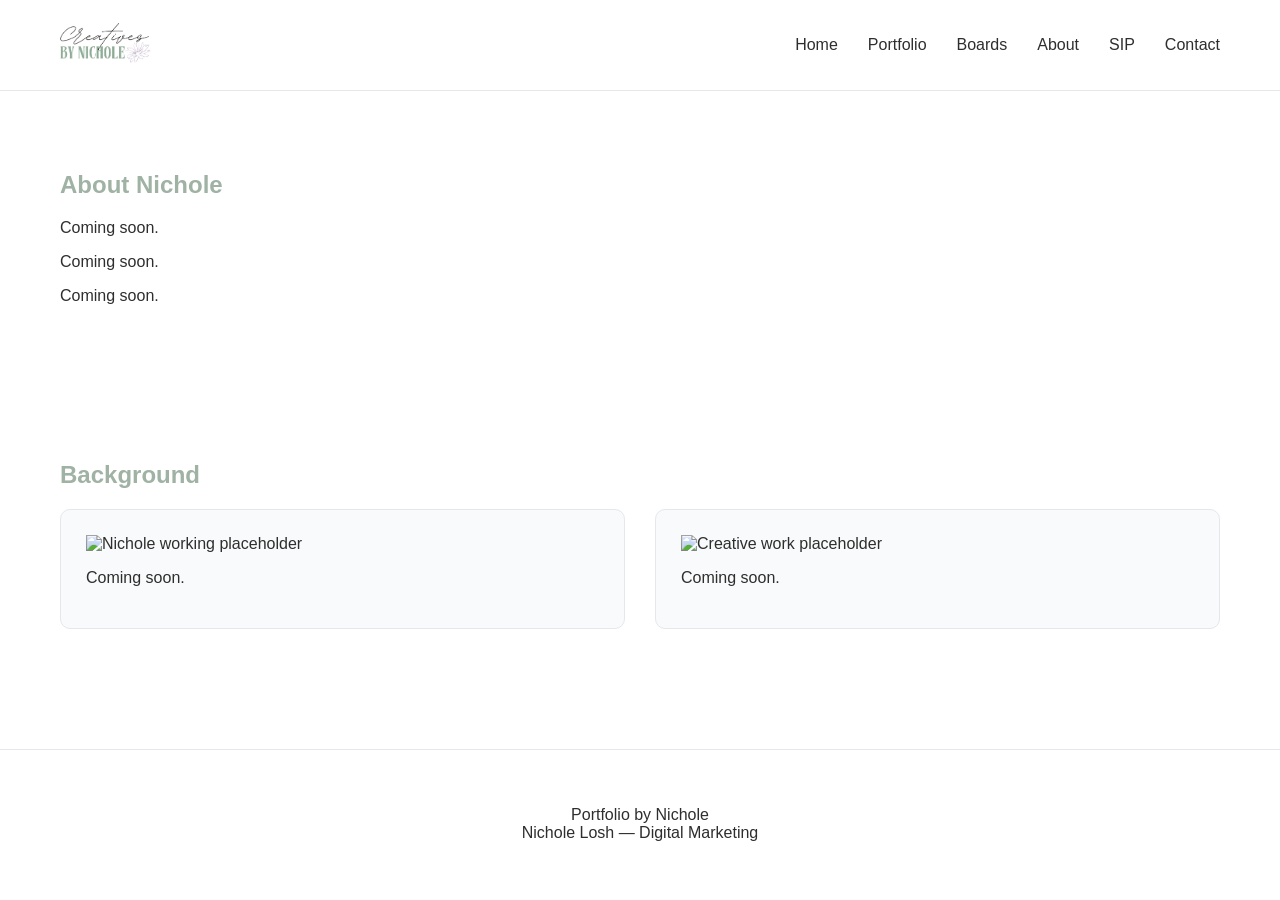
==== about.html @ 9a116f57 "Update about.html" ====
<!DOCTYPE html>
<html lang="en">
<head>
<meta charset="UTF-8">
<title>About | Creatives by Nichole</title>
<meta name="viewport" content="width=device-width, initial-scale=1.0">
<link rel="stylesheet" href="styles.css">
</head>

<body>

<header>
<nav class="navbar">

<div class="logo-small">
<img src="LOGO1.png" alt="Creatives by Nichole Logo">
</div>

<ul class="nav-links">
<li><a href="index.html">Home</a></li>
<li><a href="portfolio.html">Portfolio</a></li>
<li><a href="boards.html">Boards</a></li>
<li><a href="about.html" class="active">About</a></li>
<li><a href="sip.html">SIP</a></li>
<li><a href="contact.html">Contact</a></li>
</ul>

</nav>
</header>

<section class="overview">

<h2>About Nichole</h2>

<p>Coming soon.</p>

<p>Coming soon.</p>

<p>Coming soon.</p>

</section>

<section class="features">

<h2>Background</h2>

<div class="feature-grid">

<div class="feature-card">
<img src="" alt="Nichole working placeholder">
<p>Coming soon.</p>
</div>

<div class="feature-card">
<img src="" alt="Creative work placeholder">
<p>Coming soon.</p>
</div>

</div>

</section>

<footer>

<p>
Portfolio by Nichole<br>
Nichole Losh — Digital Marketing
</p>

</footer>

</body>
</html>
---- styles.css ----
body{
font-family: Arial, Helvetica, sans-serif;
margin:0;
background:white;
color:#2E2E2E;
}

/* NAVBAR */

.navbar{
display:flex;
justify-content:space-between;
align-items:center;
padding:20px 60px;
border-bottom:1px solid #E5E7EB;
}

.logo-small img{
height:40px;
}

.nav-links{
list-style:none;
display:flex;
gap:30px;
}

.nav-links a{
text-decoration:none;
color:#2E2E2E;
font-weight:500;
}

.nav-links a:hover{
color:#9FB2A4;
}

.active{
color:#9FB2A4;
}

/* HERO */

.hero{
padding:80px 60px;
}

.hero-container{
display:flex;
align-items:center;
gap:80px;
}

.hero-logo img{
width:300px;
}

.hero-text h1{
font-size:40px;
color:#9FB2A4;
margin-bottom:10px;
}

.student{
font-weight:bold;
color:#A9B7C6;
}

/* SECTIONS */

section{
padding:60px;
}

h2{
color:#9FB2A4;
margin-bottom:20px;
}

/* SIP HERO */

.sip-hero{
background:#1a1a1a;
color:white;
text-align:center;
padding:100px 40px;
}

.sip-hero h1{
font-size:60px;
color:#9FB2A4;
margin-bottom:10px;
}

.sip-subtitle{
font-size:20px;
color:#A9B7C6;
}

.sip-student{
margin-top:10px;
font-size:16px;
}


/* DESCRIPTION */

.sip-description{
max-width:800px;
margin:auto;
padding:80px 20px;
line-height:1.7;
}

.sip-description h2{
text-align:center;
margin-bottom:30px;
}


/* PROOF OF CONCEPT */

.sip-proof{
padding:80px 20px;
background:#F9FAFB;
text-align:center;
}

.proof-grid{
display:grid;
grid-template-columns:1fr 1fr;
gap:30px;
max-width:900px;
margin:auto;
margin-top:30px;
}

.proof-grid img{
width:100%;
border-radius:10px;
box-shadow:0px 4px 10px rgba(0,0,0,0.1);
}


/* EXPERIENCE BUTTON */

.sip-play{
text-align:center;
padding:80px 20px;
}

.experience-btn{
display:inline-block;
background:#9FB2A4;
color:white;
padding:16px 32px;
border-radius:8px;
text-decoration:none;
font-weight:bold;
font-size:18px;
}

.experience-btn:hover{
background:#8CA596;
}

.feature-grid{
display:grid;
grid-template-columns:repeat(auto-fit,minmax(250px,1fr));
gap:30px;
}

.feature-card{
border:1px solid #E5E7EB;
padding:25px;
border-radius:10px;
background:#F9FAFB;
}

/* LIST */

.goals ul{
line-height:2;
}

.contact-form{
max-width:500px;
display:flex;
flex-direction:column;
gap:12px;
}

.contact-form input,
.contact-form select,
.contact-form textarea{
padding:10px;
border:1px solid #E5E7EB;
border-radius:6px;
}

.submit-btn{
background:#9FB2A4;
color:white;
border:none;
padding:12px;
border-radius:6px;
cursor:pointer;
}

.submit-btn:hover{
background:#8CA596;
}

/* FOOTER */

footer{
text-align:center;
padding:40px;
border-top:1px solid #E5E7EB;
margin-top:60px;
}
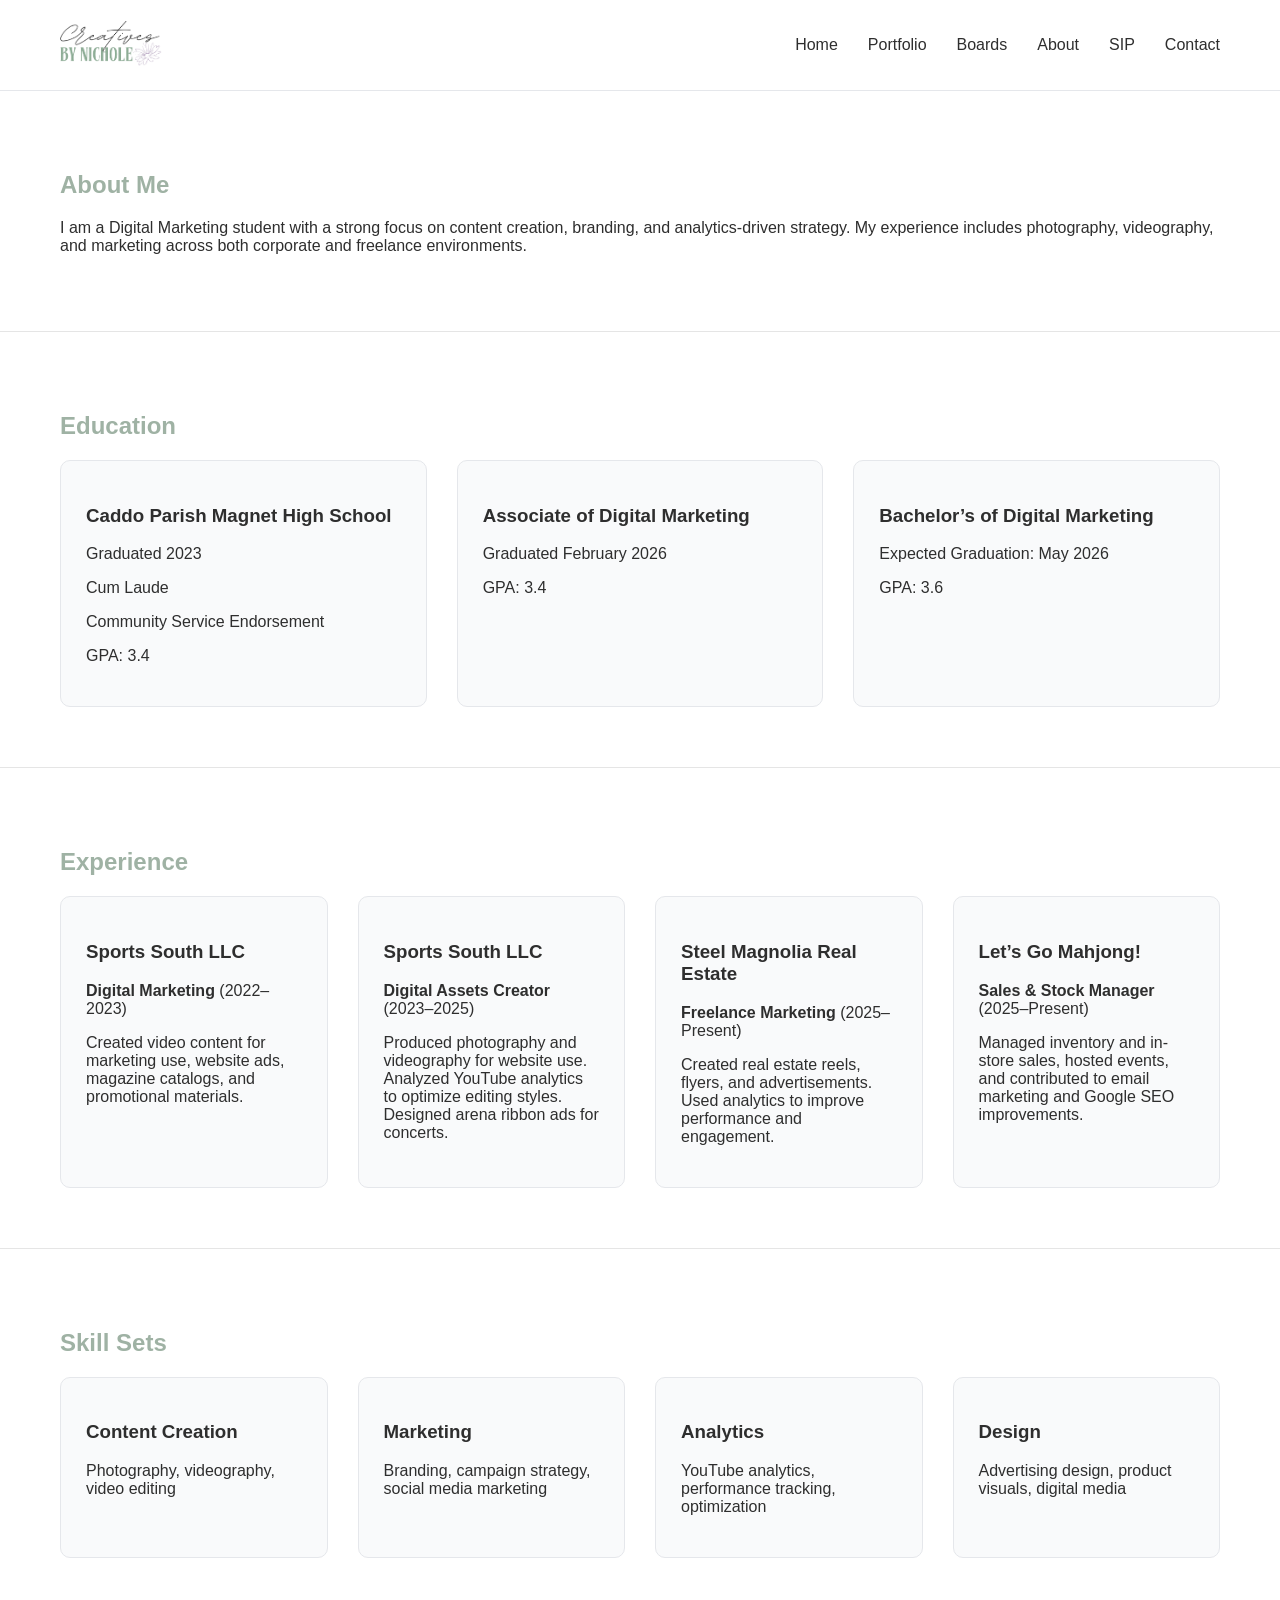
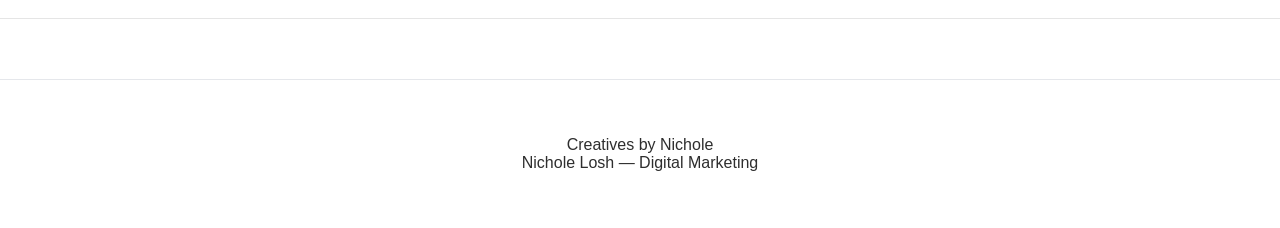
==== commit 7e1c3cff: "Update about.html" ====
--- a/about.html
+++ b/about.html
@@ -28,42 +28,141 @@
 </nav>
 </header>
 
+
+<!-- HERO -->
+
 <section class="overview">
 
-<h2>About Nichole</h2>
+<h2>About Me</h2>
 
-<p>Coming soon.</p>
-
-<p>Coming soon.</p>
-
-<p>Coming soon.</p>
+<p>
+I am a Digital Marketing student with a strong focus on content creation,
+branding, and analytics-driven strategy. My experience includes photography,
+videography, and marketing across both corporate and freelance environments.
+</p>
 
 </section>
 
+
+<!-- EDUCATION -->
+
 <section class="features">
 
-<h2>Background</h2>
+<h2>Education</h2>
 
 <div class="feature-grid">
 
 <div class="feature-card">
-<img src="" alt="Nichole working placeholder">
-<p>Coming soon.</p>
+<h3>Caddo Parish Magnet High School</h3>
+<p>Graduated 2023</p>
+<p>Cum Laude</p>
+<p>Community Service Endorsement</p>
+<p>GPA: 3.4</p>
 </div>
 
 <div class="feature-card">
-<img src="" alt="Creative work placeholder">
-<p>Coming soon.</p>
+<h3>Associate of Digital Marketing</h3>
+<p>Graduated February 2026</p>
+<p>GPA: 3.4</p>
+</div>
+
+<div class="feature-card">
+<h3>Bachelor’s of Digital Marketing</h3>
+<p>Expected Graduation: May 2026</p>
+<p>GPA: 3.6</p>
 </div>
 
 </div>
 
 </section>
 
+
+<!-- EXPERIENCE -->
+
+<section class="features">
+
+<h2>Experience</h2>
+
+<div class="feature-grid">
+
+<div class="feature-card">
+<h3>Sports South LLC</h3>
+<p><strong>Digital Marketing</strong> (2022–2023)</p>
+<p>
+Created video content for marketing use, website ads, magazine catalogs,
+and promotional materials.
+</p>
+</div>
+
+<div class="feature-card">
+<h3>Sports South LLC</h3>
+<p><strong>Digital Assets Creator</strong> (2023–2025)</p>
+<p>
+Produced photography and videography for website use. Analyzed YouTube
+analytics to optimize editing styles. Designed arena ribbon ads for concerts.
+</p>
+</div>
+
+<div class="feature-card">
+<h3>Steel Magnolia Real Estate</h3>
+<p><strong>Freelance Marketing</strong> (2025–Present)</p>
+<p>
+Created real estate reels, flyers, and advertisements. Used analytics to
+improve performance and engagement.
+</p>
+</div>
+
+<div class="feature-card">
+<h3>Let’s Go Mahjong!</h3>
+<p><strong>Sales & Stock Manager</strong> (2025–Present)</p>
+<p>
+Managed inventory and in-store sales, hosted events, and contributed to
+email marketing and Google SEO improvements.
+</p>
+</div>
+
+</div>
+
+</section>
+
+
+<!-- SKILLS -->
+
+<section class="features">
+
+<h2>Skill Sets</h2>
+
+<div class="feature-grid">
+
+<div class="feature-card">
+<h3>Content Creation</h3>
+<p>Photography, videography, video editing</p>
+</div>
+
+<div class="feature-card">
+<h3>Marketing</h3>
+<p>Branding, campaign strategy, social media marketing</p>
+</div>
+
+<div class="feature-card">
+<h3>Analytics</h3>
+<p>YouTube analytics, performance tracking, optimization</p>
+</div>
+
+<div class="feature-card">
+<h3>Design</h3>
+<p>Advertising design, product visuals, digital media</p>
+</div>
+
+</div>
+
+</section>
+
+
 <footer>
 
 <p>
-Portfolio by Nichole<br>
+Creatives by Nichole<br>
 Nichole Losh — Digital Marketing
 </p>
 
--- a/styles.css
+++ b/styles.css
@@ -5,6 +5,18 @@
 color:#2E2E2E;
 }
 
+/* GLOBAL SECTIONS */
+
+section{
+padding:60px;
+border-bottom:1px solid #e5e5e5;
+}
+
+h2{
+color:#9FB2A4;
+margin-bottom:20px;
+}
+
 /* NAVBAR */
 
 .navbar{
@@ -16,7 +28,7 @@
 }
 
 .logo-small img{
-height:40px;
+height:45px;
 }
 
 .nav-links{
@@ -66,47 +78,103 @@
 color:#A9B7C6;
 }
 
-/* SECTIONS */
-
-section{
+/* FEATURED PROJECTS */
+
+.projects-preview{
+padding:80px 60px;
+text-align:center;
+}
+
+.project-grid{
+display:grid;
+grid-template-columns:repeat(3,1fr);
+gap:40px;
+max-width:1200px;
+margin:auto;
+margin-top:40px;
+}
+
+.project-card{
+text-align:center;
+}
+
+.project-card img{
+width:100%;
+height:250px;
+object-fit:cover;
+border-radius:10px;
+background:#e5e5e5;
+}
+
+/* HOVER EFFECT */
+
+.project-card:hover{
+transform:translateY(-5px);
+transition:0.3s;
+}
+
+/* BUTTONS */
+
+.read-btn{
+margin-top:15px;
+padding:12px 20px;
+background:#A9B7C6;
+color:white;
+border:none;
+border-radius:6px;
+cursor:pointer;
+}
+
+.close-btn{
+margin-top:30px;
+padding:12px 20px;
+background:#cc2b2b;
+color:white;
+border:none;
+border-radius:6px;
+cursor:pointer;
+}
+
+/* MODAL (FULL SCREEN POPUP) */
+
+.modal{
+display:none;
+position:fixed;
+top:0;
+left:0;
+width:100%;
+height:100%;
+background:rgba(0,0,0,0.85);
+z-index:9999;
+justify-content:center;
+align-items:center;
+}
+
+.modal-box{
+background:white;
+width:80%;
+max-width:900px;
 padding:60px;
-}
-
-h2{
-color:#9FB2A4;
-margin-bottom:20px;
-}
-
-/* SIP HERO */
+border-radius:12px;
+text-align:center;
+box-shadow:0px 10px 30px rgba(0,0,0,0.3);
+}
+
+/* SIP PAGE */
 
 .sip-hero{
 background:#1a1a1a;
-color:white;
-text-align:center;
-padding:100px 40px;
-}
-
-.sip-hero h1{
-font-size:60px;
-color:#9FB2A4;
-margin-bottom:10px;
-}
-
-.sip-subtitle{
-font-size:20px;
-color:#A9B7C6;
-}
-
-.sip-student{
-margin-top:10px;
-font-size:16px;
-}
-
-
-/* DESCRIPTION */
+padding:80px 0;
+text-align:center;
+}
+
+.sip-logo img{
+width:90%;
+max-width:900px;
+}
 
 .sip-description{
-max-width:800px;
+max-width:900px;
 margin:auto;
 padding:80px 20px;
 line-height:1.7;
@@ -115,10 +183,8 @@
 .sip-description h2{
 text-align:center;
 margin-bottom:30px;
-}
-
-
-/* PROOF OF CONCEPT */
+color:#cc2b2b;
+}
 
 .sip-proof{
 padding:80px 20px;
@@ -127,42 +193,37 @@
 }
 
 .proof-grid{
-display:grid;
-grid-template-columns:1fr 1fr;
+display:flex;
 gap:30px;
-max-width:900px;
+justify-content:center;
+max-width:1200px;
 margin:auto;
-margin-top:30px;
+margin-top:40px;
 }
 
 .proof-grid img{
-width:100%;
+width:48%;
 border-radius:10px;
-box-shadow:0px 4px 10px rgba(0,0,0,0.1);
-}
-
-
-/* EXPERIENCE BUTTON */
+box-shadow:0px 4px 12px rgba(0,0,0,0.15);
+}
 
 .sip-play{
 text-align:center;
 padding:80px 20px;
 }
 
-.experience-btn{
-display:inline-block;
-background:#9FB2A4;
-color:white;
-padding:16px 32px;
-border-radius:8px;
+.experience-link{
+color:#cc2b2b;
+font-size:22px;
+font-weight:bold;
 text-decoration:none;
-font-weight:bold;
-font-size:18px;
-}
-
-.experience-btn:hover{
-background:#8CA596;
-}
+}
+
+.experience-link:hover{
+text-decoration:underline;
+}
+
+/* FEATURE GRID */
 
 .feature-grid{
 display:grid;
@@ -177,11 +238,7 @@
 background:#F9FAFB;
 }
 
-/* LIST */
-
-.goals ul{
-line-height:2;
-}
+/* FORMS */
 
 .contact-form{
 max-width:500px;
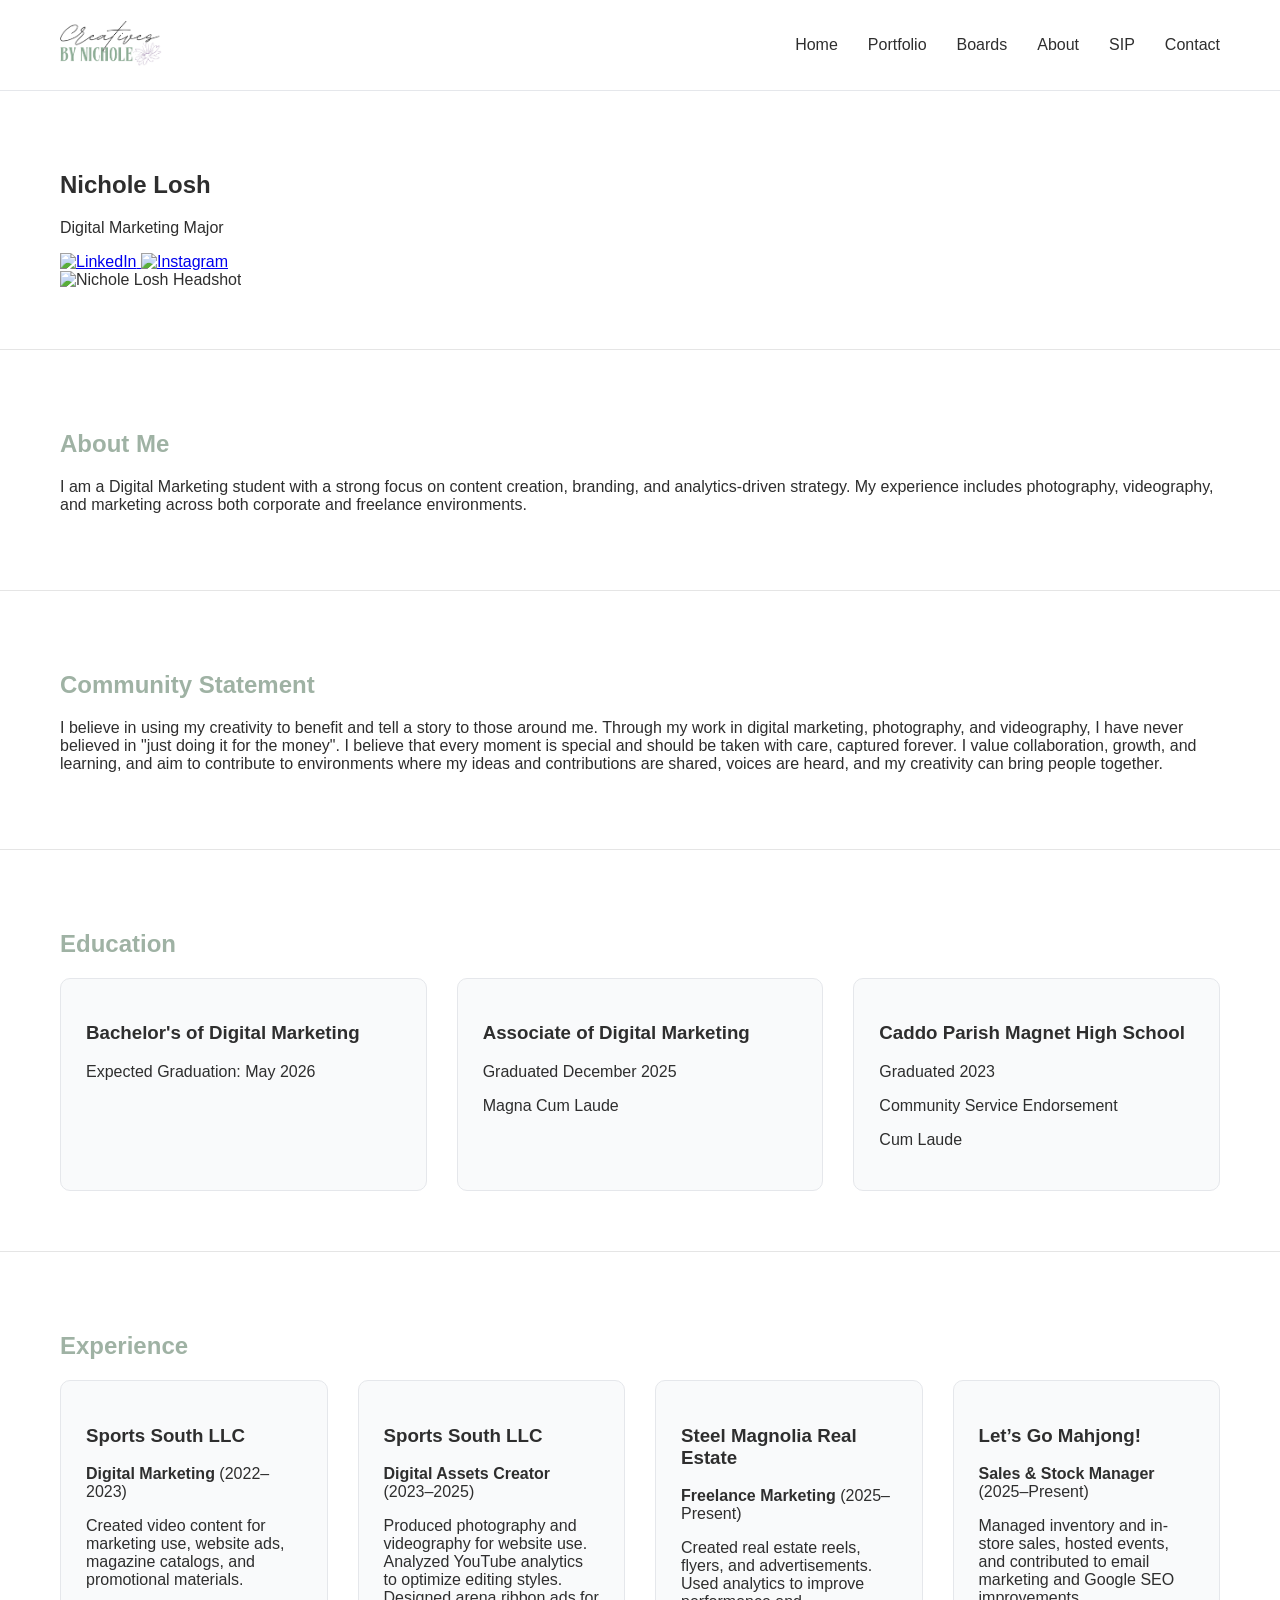
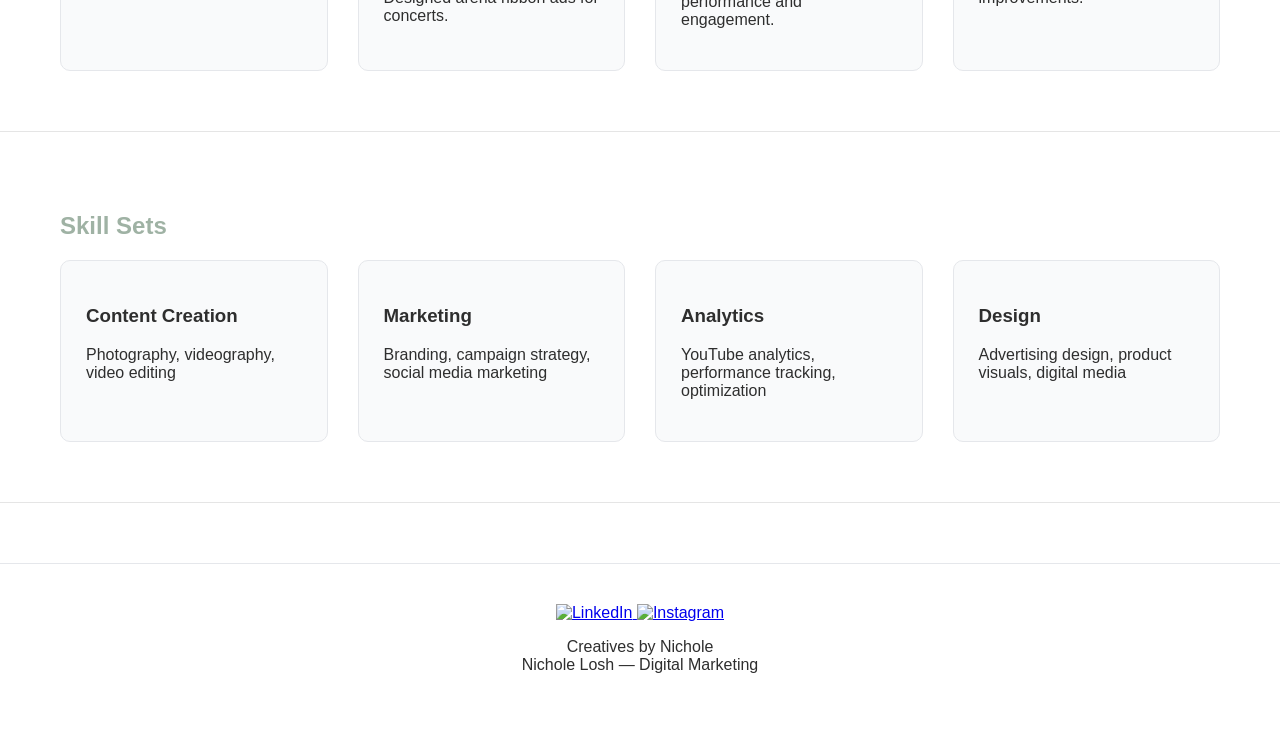
==== commit c342ed56: "Update about.html" ====
--- a/about.html
+++ b/about.html
@@ -28,8 +28,36 @@
 </nav>
 </header>
 
-
-<!-- HERO -->
+<section class="profile-header">
+
+<div class="profile-container">
+
+<div class="profile-text">
+
+<h1>Nichole Losh</h1>
+<p class="major">Digital Marketing Major</p>
+
+<div class="profile-socials">
+
+<a href="https://www.linkedin.com/in/nichole-losh-424346301/" target="_blank">
+<img src="projects/linkedin.png" alt="LinkedIn">
+</a>
+
+<a href="https://www.instagram.com/creativesbynichole/" target="_blank">
+<img src="projects/instagram.png" alt="Instagram">
+</a>
+
+</div>
+
+</div>
+
+<div class="profile-image">
+<img src="projects/headshot.png" alt="Nichole Losh Headshot">
+</div>
+
+</div>
+
+</section>
 
 <section class="overview">
 
@@ -43,41 +71,43 @@
 
 </section>
 
-
-<!-- EDUCATION -->
+<section class="overview">
+
+<h2>Community Statement</h2>
+
+<p>
+I believe in using my creativity to benefit and tell a story to those around me. Through my work in digital marketing, photography, and videography, I have never believed in "just doing it for the money". I believe that every moment is special and should be taken with care, captured forever. I value collaboration, growth, and learning, and aim to contribute to environments where my ideas and contributions are shared, voices are heard, and my creativity can bring people together.
+</p>
+
+</section>
 
 <section class="features">
 
 <h2>Education</h2>
 
 <div class="feature-grid">
+
+<div class="feature-card">
+<h3>Bachelor's of Digital Marketing</h3>
+<p>Expected Graduation: May 2026</p>
+</div>
+
+<div class="feature-card">
+<h3>Associate of Digital Marketing</h3>
+<p>Graduated December 2025</p>
+<p>Magna Cum Laude</p>
+</div>
 
 <div class="feature-card">
 <h3>Caddo Parish Magnet High School</h3>
 <p>Graduated 2023</p>
+<p>Community Service Endorsement</p>
 <p>Cum Laude</p>
-<p>Community Service Endorsement</p>
-<p>GPA: 3.4</p>
-</div>
-
-<div class="feature-card">
-<h3>Associate of Digital Marketing</h3>
-<p>Graduated February 2026</p>
-<p>GPA: 3.4</p>
-</div>
-
-<div class="feature-card">
-<h3>Bachelor’s of Digital Marketing</h3>
-<p>Expected Graduation: May 2026</p>
-<p>GPA: 3.6</p>
-</div>
-
-</div>
-
-</section>
-
-
-<!-- EXPERIENCE -->
+</div>
+
+</div>
+
+</section>
 
 <section class="features">
 
@@ -125,9 +155,6 @@
 
 </section>
 
-
-<!-- SKILLS -->
-
 <section class="features">
 
 <h2>Skill Sets</h2>
@@ -158,8 +185,19 @@
 
 </section>
 
-
 <footer>
+
+<div class="social-icons">
+
+<a href="https://www.linkedin.com/in/nichole-losh-424346301/" target="_blank">
+<img src="projects/linkedin.png" alt="LinkedIn">
+</a>
+
+<a href="https://www.instagram.com/creativesbynichole/" target="_blank">
+<img src="projects/instagram.png" alt="Instagram">
+</a>
+
+</div>
 
 <p>
 Creatives by Nichole<br>
--- a/styles.css
+++ b/styles.css
@@ -5,19 +5,56 @@
 color:#2E2E2E;
 }
 
-/* GLOBAL SECTIONS */
-
 section{
 padding:60px;
 border-bottom:1px solid #e5e5e5;
 }
 
+.portfolio-section{
+padding:80px 60px;
+}
+
+
+.skill-line{
+display:flex;
+flex-wrap:wrap;
+gap:20px;
+margin-bottom:30px;
+justify-content:center;
+}
+
+.skill-line span{
+font-size:14px;
+background:#F1F5F9;
+padding:8px 14px;
+border-radius:20px;
+}
+
+.portfolio-grid{
+display:grid;
+grid-template-columns:repeat(3,1fr);
+gap:30px;
+max-width:1100px;
+margin:auto;
+}
+
+.portfolio-grid img{
+width:100%;
+height:220px;
+object-fit:cover;
+border-radius:10px;
+background:#e5e5e5;
+transition:0.3s;
+}
+
+.portfolio-grid img:hover{
+transform:scale(1.03);
+}
+
 h2{
 color:#9FB2A4;
 margin-bottom:20px;
 }
-
-/* NAVBAR */
 
 .navbar{
 display:flex;
@@ -51,8 +88,6 @@
 color:#9FB2A4;
 }
 
-/* HERO */
-
 .hero{
 padding:80px 60px;
 }
@@ -77,8 +112,6 @@
 font-weight:bold;
 color:#A9B7C6;
 }
-
-/* FEATURED PROJECTS */
 
 .projects-preview{
 padding:80px 60px;
@@ -106,14 +139,10 @@
 background:#e5e5e5;
 }
 
-/* HOVER EFFECT */
-
 .project-card:hover{
 transform:translateY(-5px);
 transition:0.3s;
 }
-
-/* BUTTONS */
 
 .read-btn{
 margin-top:15px;
@@ -128,14 +157,13 @@
 .close-btn{
 margin-top:30px;
 padding:12px 20px;
-background:#cc2b2b;
+background:#6F5B8C;
 color:white;
 border:none;
 border-radius:6px;
 cursor:pointer;
 }
 
-/* MODAL (FULL SCREEN POPUP) */
 
 .modal{
 display:none;
@@ -150,17 +178,63 @@
 align-items:center;
 }
 
+
 .modal-box{
 background:white;
 width:80%;
-max-width:900px;
-padding:60px;
+max-width:1000px;
+height:80vh; /* KEY FIX */
+padding:40px;
 border-radius:12px;
-text-align:center;
+display:flex;
+justify-content:center;
+align-items:center;
 box-shadow:0px 10px 30px rgba(0,0,0,0.3);
 }
 
-/* SIP PAGE */
+.modal-layout{
+display:flex;
+gap:40px;
+width:100%;
+height:100%;
+}
+
+
+.modal-image img{
+width:100%;
+height:400px;
+object-fit:contain;
+border-radius:10px;
+}
+
+.image-scroll{
+height:100%;
+overflow-y:auto;
+display:flex;
+flex-direction:column;
+gap:15px;
+padding-right:10px;
+scroll-behavior:smooth;
+}
+
+.image-scroll img{
+width:100%;
+height:auto;  
+border-radius:10px;
+object-fit:contain;
+}
+
+
+.modal-text{
+width:60%;
+overflow-y:auto;
+text-align:left;
+}
+
+.modal-text h2{
+margin-top:0;
+}
+
 
 .sip-hero{
 background:#1a1a1a;
@@ -192,6 +266,12 @@
 text-align:center;
 }
 
+.modal-image iframe{
+width:100%;
+aspect-ratio:16/9;
+border-radius:10px;
+}
+
 .proof-grid{
 display:flex;
 gap:30px;
@@ -223,7 +303,6 @@
 text-decoration:underline;
 }
 
-/* FEATURE GRID */
 
 .feature-grid{
 display:grid;
@@ -238,13 +317,27 @@
 background:#F9FAFB;
 }
 
-/* FORMS */
 
 .contact-form{
 max-width:500px;
 display:flex;
 flex-direction:column;
 gap:12px;
+}
+
+.video-modal{
+width:70%;
+}
+
+.video-modal iframe{
+width:100%;
+aspect-ratio:16/9;
+border-radius:10px;
+}
+
+/* shrink text ONLY for video modal */
+.video-modal + .modal-text{
+width:30%;
 }
 
 .contact-form input,
@@ -268,7 +361,18 @@
 background:#8CA596;
 }
 
-/* FOOTER */
+
+@media (max-width:768px){
+.modal-layout{
+flex-direction:column;
+}
+
+.modal-image,
+.modal-text{
+width:100%;
+height:auto;
+}
+}
 
 footer{
 text-align:center;
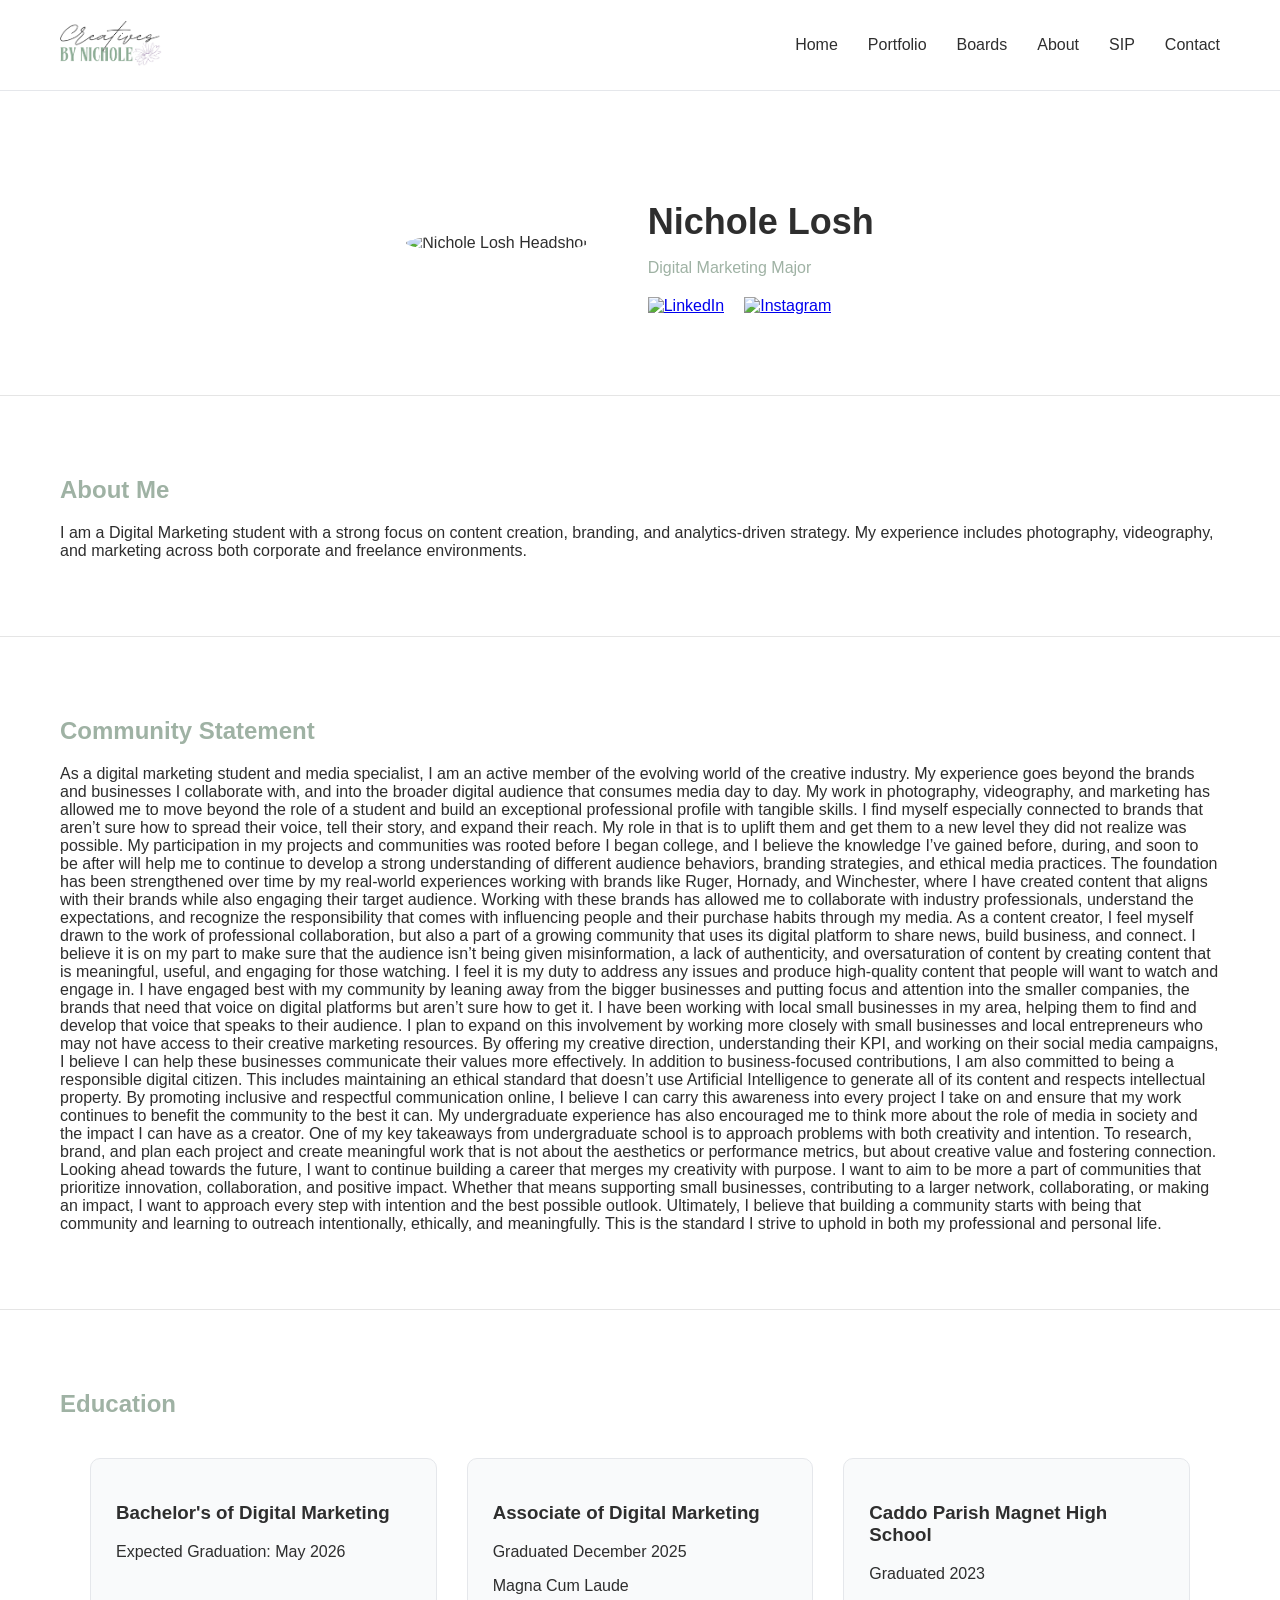
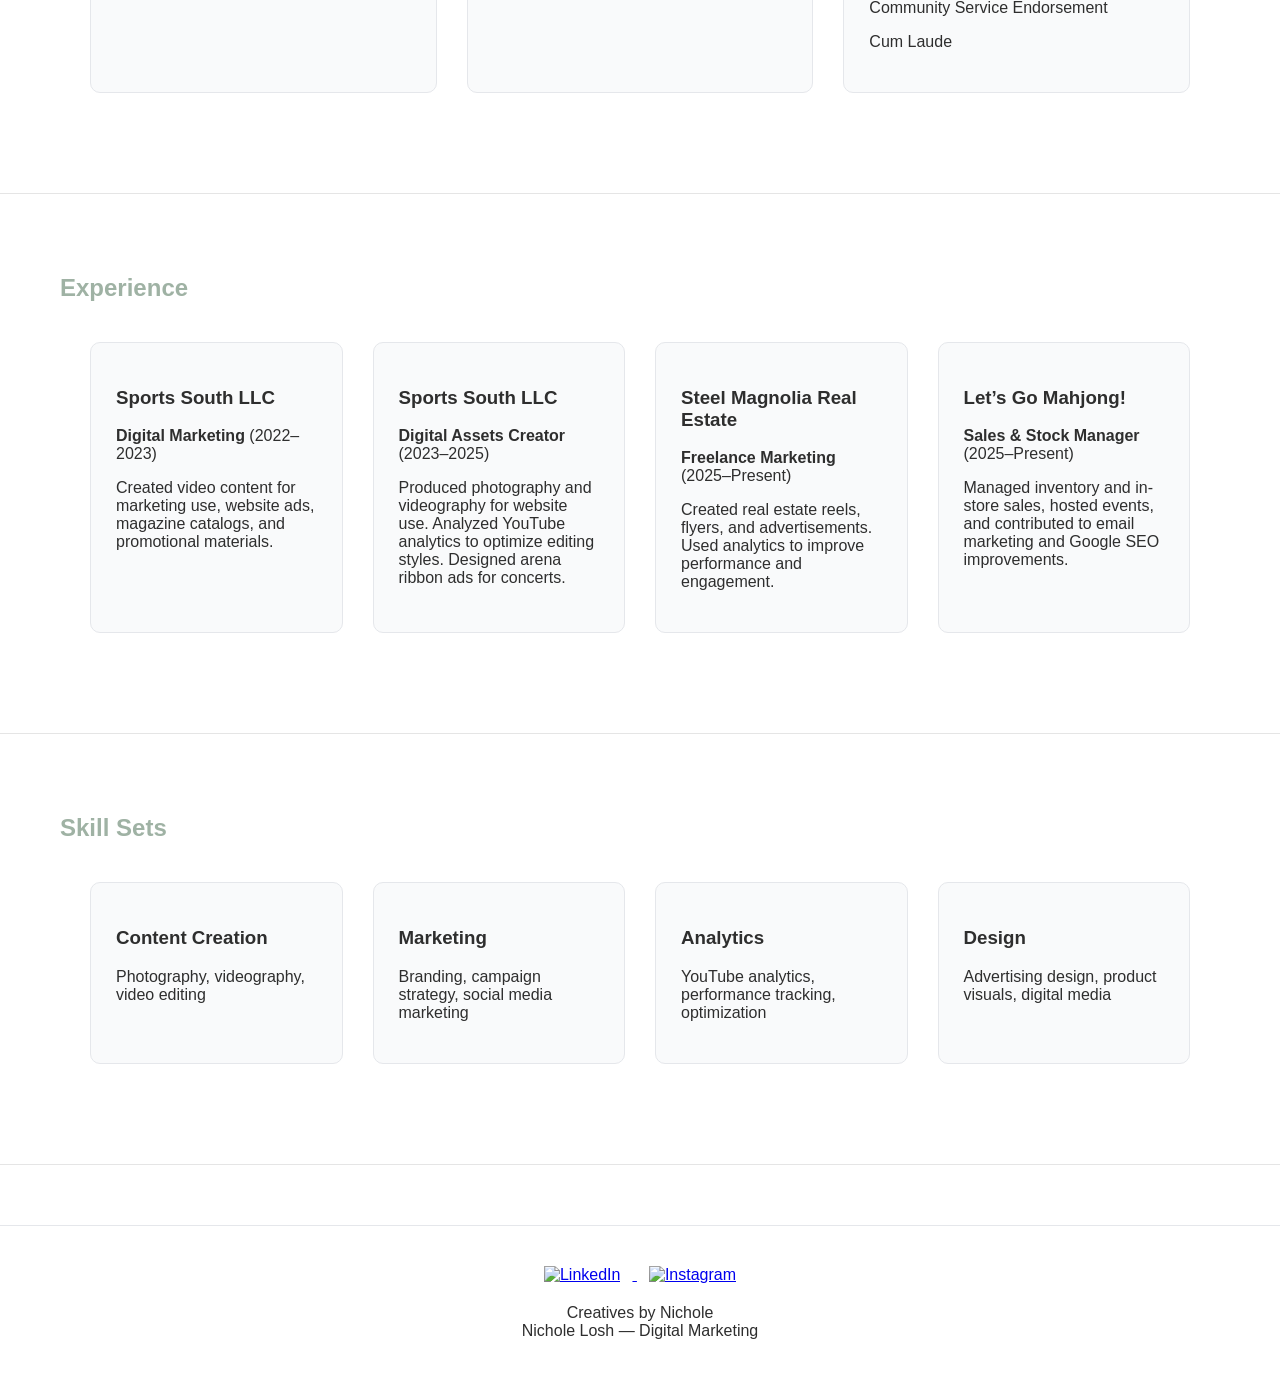
==== commit ebfcbec5: "Update about.html" ====
--- a/about.html
+++ b/about.html
@@ -76,7 +76,20 @@
 <h2>Community Statement</h2>
 
 <p>
-I believe in using my creativity to benefit and tell a story to those around me. Through my work in digital marketing, photography, and videography, I have never believed in "just doing it for the money". I believe that every moment is special and should be taken with care, captured forever. I value collaboration, growth, and learning, and aim to contribute to environments where my ideas and contributions are shared, voices are heard, and my creativity can bring people together.
+  As a digital marketing student and media specialist, I am an active member of the evolving world of the creative industry. My experience goes beyond the brands and businesses I collaborate with, and into the broader digital audience that consumes media day to day. My work in photography, videography, and marketing has allowed me to move beyond the role of a student and build an exceptional professional profile with tangible skills.  I find myself especially connected to brands that aren’t sure how to spread their voice, tell their story, and expand their reach. My role in that is to uplift them and get them to a new level they did not realize was possible.
+
+	My participation in my projects and communities was rooted before I began college, and I believe the knowledge I’ve gained before, during, and soon to be after will help me to continue to develop a strong understanding of different audience behaviors, branding strategies, and ethical media practices. The foundation has been strengthened over time by my real-world experiences working with brands like Ruger, Hornady, and Winchester, where I have created content that aligns with their brands while also engaging their target audience. Working with these brands has allowed me to collaborate with industry professionals, understand the expectations, and recognize the responsibility that comes with influencing people and their purchase habits through my media.
+	
+	As a content creator, I feel myself drawn to the work of professional collaboration, but also a part of a growing community that uses its digital platform to share news, build business, and connect. I believe it is on my part to make sure that the audience isn’t being given misinformation, a lack of authenticity, and oversaturation of content by creating content that is meaningful, useful, and engaging for those watching. I feel it is my duty to address any issues and produce high-quality content that people will want to watch and engage in.
+
+	I have engaged best with my community by leaning away from the bigger businesses and putting focus and attention into the smaller companies, the brands that need that voice on digital platforms but aren’t sure how to get it. I have been working with local small businesses in my area, helping them to find and develop that voice that speaks to their audience. I plan to expand on this involvement by working more closely with small businesses and local entrepreneurs who may not have access to their creative marketing resources. By offering my creative direction, understanding their KPI, and working on their social media campaigns, I believe I can help these businesses communicate their values more effectively.
+	
+	In addition to business-focused contributions, I am also committed to being a responsible digital citizen. This includes maintaining an ethical standard that doesn’t use Artificial Intelligence to generate all of its content and respects intellectual property. By promoting inclusive and respectful communication online, I believe I can carry this awareness into every project I take on and ensure that my work continues to benefit the community to the best it can.
+	
+	My undergraduate experience has also encouraged me to think more about the role of media in society and the impact I can have as a creator. One of my key takeaways from undergraduate school is to approach problems with both creativity and intention. To research, brand, and plan each project and create meaningful work that is not about the aesthetics or performance metrics, but about creative value and fostering connection.
+
+	Looking ahead towards the future, I want to continue building a career that merges my creativity with purpose. I want to aim to be more a part of communities that prioritize innovation, collaboration, and positive impact. Whether that means supporting small businesses, contributing to a larger network, collaborating, or making an impact, I want to approach every step with intention and the best possible outlook. Ultimately, I believe that building a community starts with being that community and learning to outreach intentionally, ethically, and meaningfully. This is the standard I strive to uphold in both my professional and personal life.
+
 </p>
 
 </section>
--- a/styles.css
+++ b/styles.css
@@ -10,10 +10,173 @@
 border-bottom:1px solid #e5e5e5;
 }
 
+h2{
+color:#9FB2A4;
+margin-bottom:20px;
+}
+
+.feature-grid{
+display:grid;
+grid-template-columns:repeat(auto-fit, minmax(250px, 1fr));
+gap:30px;
+max-width:1100px;
+margin:40px auto;
+}
+
+.feature-card{
+border:1px solid #E5E7EB;
+padding:25px;
+border-radius:10px;
+background:#F9FAFB;
+text-align:left;
+transition:0.3s;
+}
+
+.feature-card:hover{
+transform:translateY(-5px);
+}
+
+.feature-card ul{
+padding-left:18px;
+margin-top:10px;
+}
+
+.feature-card li{
+margin-bottom:6px;
+}
+
+.navbar{
+display:flex;
+justify-content:space-between;
+align-items:center;
+padding:20px 60px;
+border-bottom:1px solid #E5E7EB;
+}
+
+.logo-small img{
+height:45px;
+}
+
+.nav-links{
+list-style:none;
+display:flex;
+gap:30px;
+}
+
+.nav-links a{
+text-decoration:none;
+color:#2E2E2E;
+font-weight:500;
+}
+
+.nav-links a:hover{
+color:#9FB2A4;
+}
+
+.active{
+color:#9FB2A4;
+}
+
+.hero{
+padding:80px 60px;
+}
+
+.hero-container{
+display:flex;
+align-items:center;
+gap:80px;
+}
+
+.hero-logo img{
+width:300px;
+}
+
+.hero-text h1{
+font-size:40px;
+color:#9FB2A4;
+margin-bottom:10px;
+}
+
+.student{
+font-weight:bold;
+color:#A9B7C6;
+}
+
+.profile-header{
+padding:80px 60px;
+}
+
+.profile-container{
+display:flex;
+align-items:center;
+justify-content:center;
+max-width:1100px;
+margin:auto;
+gap:60px; 
+}
+
+flex-direction:row; 
+}
+
+.profile-image{
+order:1;
+}
+
+.profile-text{
+order:2;
+}
+
+.profile-text h1{
+font-size:36px;
+margin-bottom:10px;
+}
+
+.major{
+color:#9FB2A4;
+margin-bottom:20px;
+}
+
+.profile-socials{
+display:flex;
+gap:20px;
+}
+
+.profile-socials img{
+width:30px;
+cursor:pointer;
+transition:0.3s;
+}
+
+.profile-socials img:hover{
+transform:scale(1.1);
+}
+
+.profile-image img{
+width:180px;
+height:180px;
+object-fit:cover;
+border-radius:50%;
+}
+
+.social-icons{
+margin-bottom:20px;
+text-align:center;
+}
+
+.social-icons img{
+width:28px;
+margin:0 12px;
+cursor:pointer;
+transition:0.3s;
+}
+
+.social-icons img:hover{
+transform:scale(1.15);
+}
+
 .portfolio-section{
 padding:80px 60px;
 }
-
 
 .skill-line{
 display:flex;
@@ -49,68 +212,6 @@
 
 .portfolio-grid img:hover{
 transform:scale(1.03);
-}
-
-h2{
-color:#9FB2A4;
-margin-bottom:20px;
-}
-
-.navbar{
-display:flex;
-justify-content:space-between;
-align-items:center;
-padding:20px 60px;
-border-bottom:1px solid #E5E7EB;
-}
-
-.logo-small img{
-height:45px;
-}
-
-.nav-links{
-list-style:none;
-display:flex;
-gap:30px;
-}
-
-.nav-links a{
-text-decoration:none;
-color:#2E2E2E;
-font-weight:500;
-}
-
-.nav-links a:hover{
-color:#9FB2A4;
-}
-
-.active{
-color:#9FB2A4;
-}
-
-.hero{
-padding:80px 60px;
-}
-
-.hero-container{
-display:flex;
-align-items:center;
-gap:80px;
-}
-
-.hero-logo img{
-width:300px;
-}
-
-.hero-text h1{
-font-size:40px;
-color:#9FB2A4;
-margin-bottom:10px;
-}
-
-.student{
-font-weight:bold;
-color:#A9B7C6;
 }
 
 .projects-preview{
@@ -127,10 +228,6 @@
 margin-top:40px;
 }
 
-.project-card{
-text-align:center;
-}
-
 .project-card img{
 width:100%;
 height:250px;
@@ -142,6 +239,29 @@
 .project-card:hover{
 transform:translateY(-5px);
 transition:0.3s;
+}
+
+.hero-container{
+display:flex;
+align-items:center;
+justify-content:space-between;
+gap:60px;
+}
+
+.hero-socials{
+display:flex;
+gap:20px;
+align-items:center;
+}
+
+.hero-socials img{
+width:40px;
+cursor:pointer;
+transition:0.3s;
+}
+
+.hero-socials img:hover{
+transform:scale(1.15);
 }
 
 .read-btn{
@@ -164,7 +284,6 @@
 cursor:pointer;
 }
 
-
 .modal{
 display:none;
 position:fixed;
@@ -178,12 +297,11 @@
 align-items:center;
 }
 
-
 .modal-box{
 background:white;
 width:80%;
 max-width:1000px;
-height:80vh; /* KEY FIX */
+height:80vh;
 padding:40px;
 border-radius:12px;
 display:flex;
@@ -199,12 +317,10 @@
 height:100%;
 }
 
-
-.modal-image img{
-width:100%;
-height:400px;
-object-fit:contain;
-border-radius:10px;
+.modal-image{
+width:40%;
+height:100%;
+overflow:hidden;
 }
 
 .image-scroll{
@@ -214,16 +330,20 @@
 flex-direction:column;
 gap:15px;
 padding-right:10px;
-scroll-behavior:smooth;
 }
 
 .image-scroll img{
 width:100%;
-height:auto;  
+height:auto;
 border-radius:10px;
 object-fit:contain;
 }
 
+.modal-image iframe{
+width:100%;
+aspect-ratio:16/9;
+border-radius:10px;
+}
 
 .modal-text{
 width:60%;
@@ -235,6 +355,13 @@
 margin-top:0;
 }
 
+.video-modal{
+width:70%;
+}
+
+.video-modal + .modal-text{
+width:30%;
+}
 
 .sip-hero{
 background:#1a1a1a;
@@ -266,12 +393,6 @@
 text-align:center;
 }
 
-.modal-image iframe{
-width:100%;
-aspect-ratio:16/9;
-border-radius:10px;
-}
-
 .proof-grid{
 display:flex;
 gap:30px;
@@ -292,52 +413,11 @@
 padding:80px 20px;
 }
 
-.experience-link{
-color:#cc2b2b;
-font-size:22px;
-font-weight:bold;
-text-decoration:none;
-}
-
-.experience-link:hover{
-text-decoration:underline;
-}
-
-
-.feature-grid{
-display:grid;
-grid-template-columns:repeat(auto-fit,minmax(250px,1fr));
-gap:30px;
-}
-
-.feature-card{
-border:1px solid #E5E7EB;
-padding:25px;
-border-radius:10px;
-background:#F9FAFB;
-}
-
-
 .contact-form{
 max-width:500px;
 display:flex;
 flex-direction:column;
 gap:12px;
-}
-
-.video-modal{
-width:70%;
-}
-
-.video-modal iframe{
-width:100%;
-aspect-ratio:16/9;
-border-radius:10px;
-}
-
-/* shrink text ONLY for video modal */
-.video-modal + .modal-text{
-width:30%;
 }
 
 .contact-form input,
@@ -361,8 +441,13 @@
 background:#8CA596;
 }
 
-
 @media (max-width:768px){
+
+.profile-container{
+flex-direction:column;
+text-align:center;
+}
+
 .modal-layout{
 flex-direction:column;
 }
@@ -372,6 +457,7 @@
 width:100%;
 height:auto;
 }
+
 }
 
 footer{
